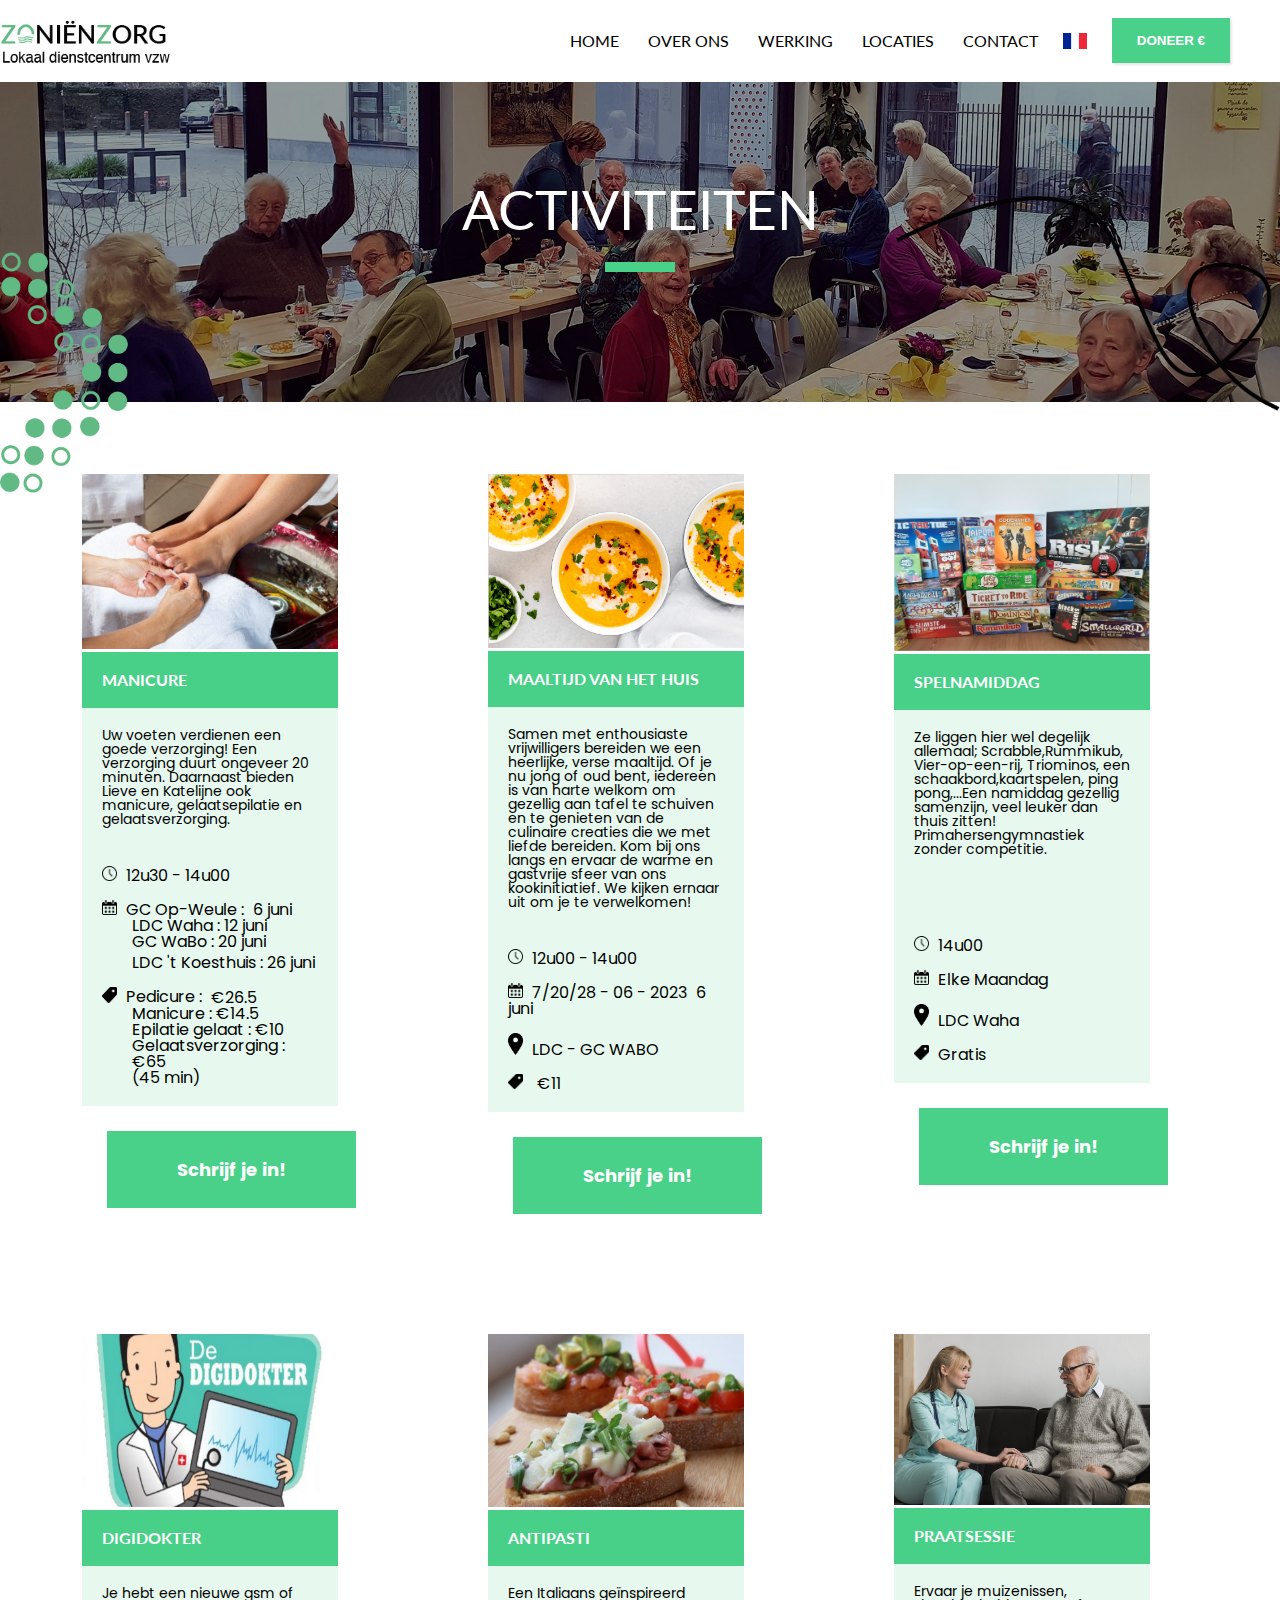
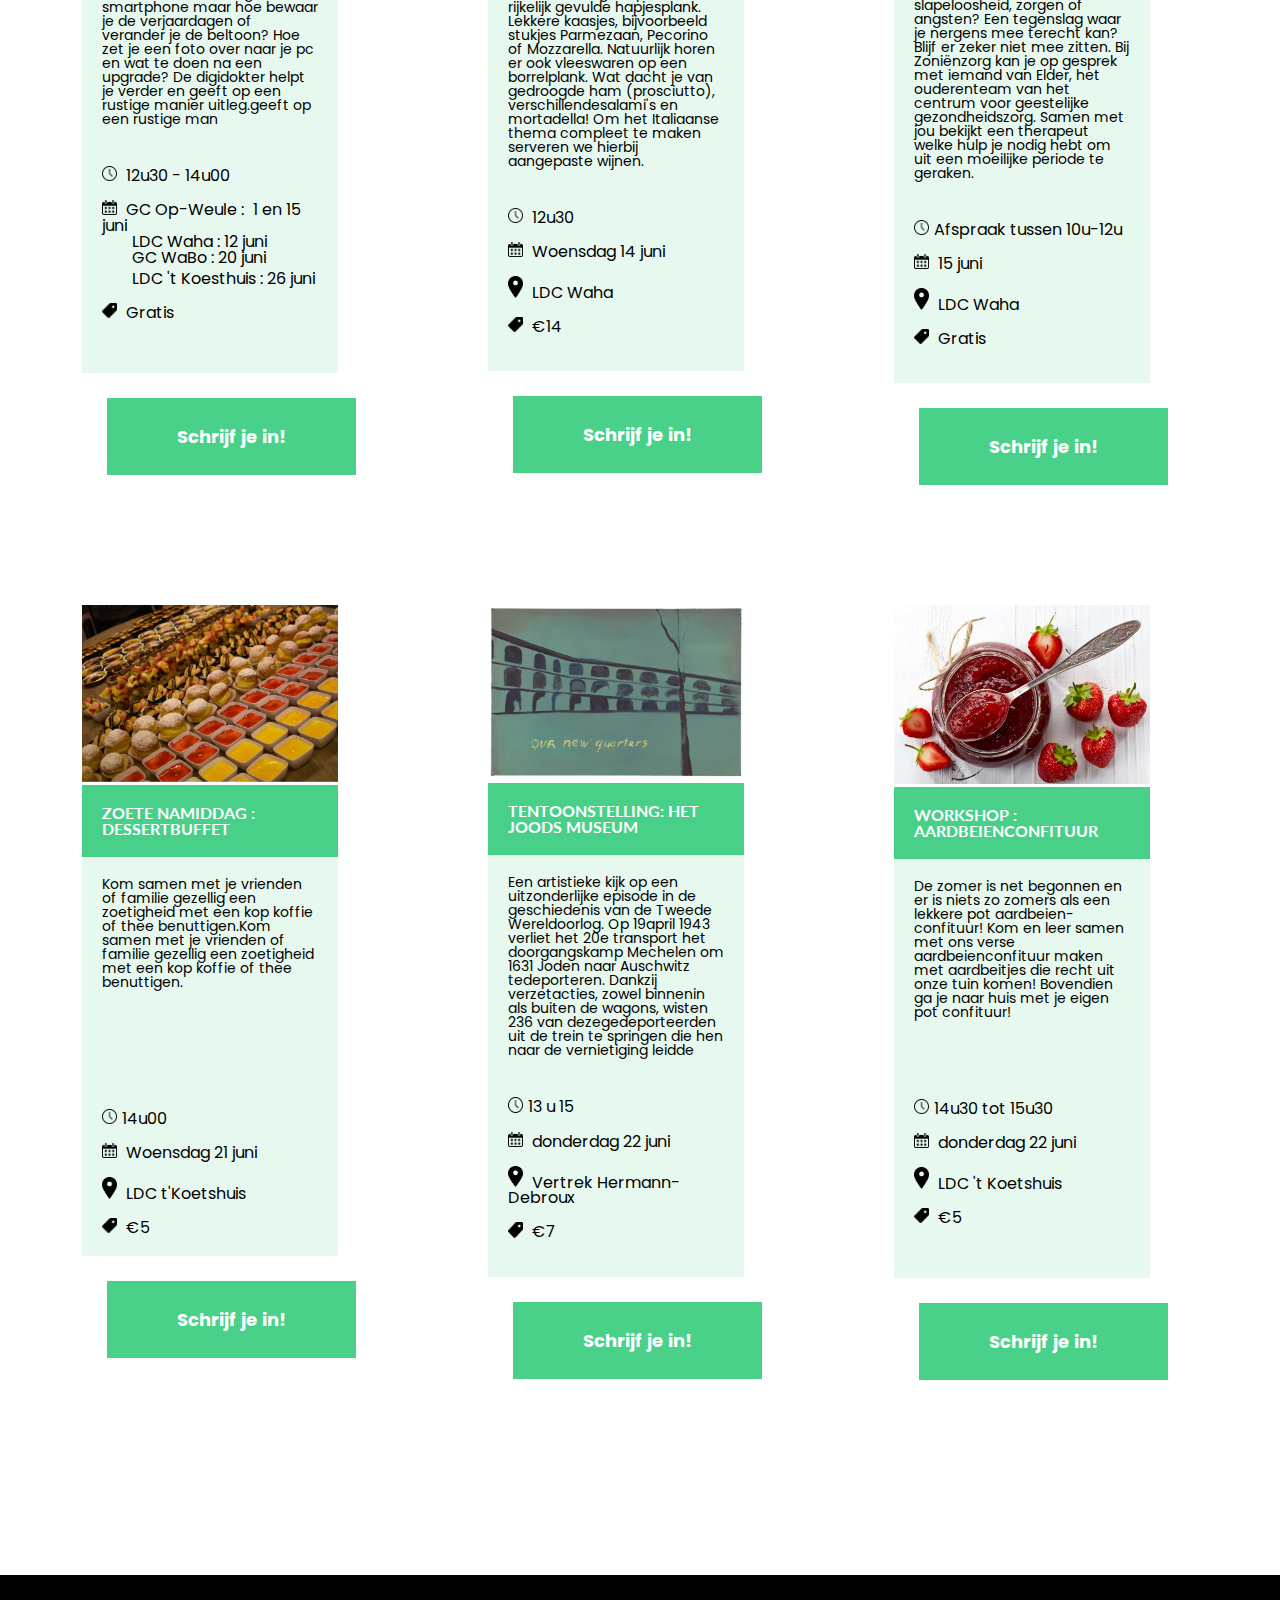
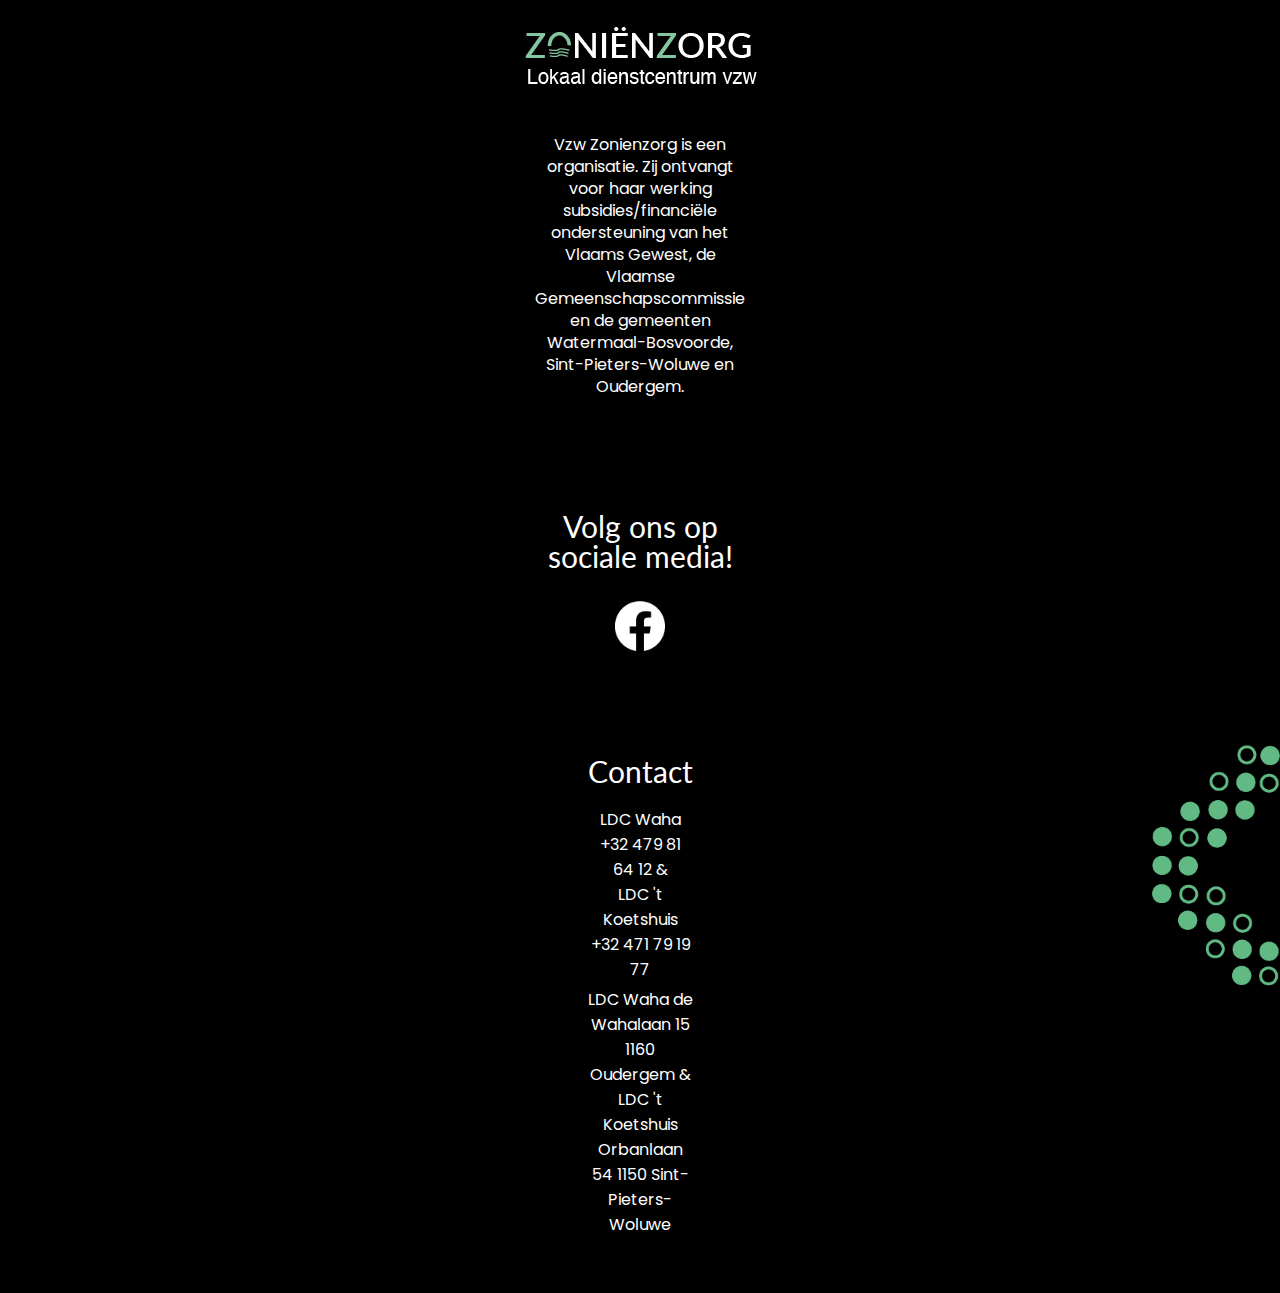
==== full-projects-2-23-ZONIENZORG03-main/activiteiten.html @ a0a6f887 "Repository Reset" ====
<!DOCTYPE html>
<html lang="en">
<head>
  <meta charset="UTF-8">
  <meta http-equiv="X-UA-Compatible" content="IE=edge">
  <meta name="viewport" content="width=device-width, initial-scale=1.0">
  <title>Zoniënzorg | Activiteiten</title>
  
  <link rel="stylesheet" href="css/reset.css">
  <link rel="stylesheet" href="css/style.css"><link rel="stylesheet" href="css/berkayStyle.css">
  <link rel="icon" type="image/x-icon" href="./images/elementen/iconn.svg" />
 
</head>
<body>
  <div class="wrapper">
    <!---------------- Navigation ---------------->
    <header>
      <div class="container" id="fullScreen">
        <div class="navbar">
        </div ><a href="index.html"><img class="logoone" src="./images/elementen/logo.png" alt="Logo" /></a>
        <nav>
          <ul>
          <li><a class="home" href="index.html">HOME</a></li>
          <li>
            <a href="missie.html">OVER ONS</a>
          </li>
          <li class="dropdown">
            <a href="#">WERKING</a>
            <div class="dropdown-content">
            <a href="activiteiten.html">Activiteiten</a>
            <a href="diensten.html">Diensten</a>
            <a href="vrijwilligerswerk.html">Vrijwilligerswerk</a>
            <a href="kalender.html">Kalender</a>
            </div>
          </li>
          <li class="dropdown">
            <a href="#">LOCATIES</a>
            <div class="dropdown-content">
            <a href="hofvanorban.html">Hof van Orban</a>
            <a href="nonna.html">Nonna</a>
            <a href="zaalverhuur.html">Zaalverhuur</a>
            </div>
          </li>
          <li>
            <a href="contact.html">CONTACT</a>
          </li>
          </ul>
        </nav>
        <img class="language" src="./images/elementen/Flag_of_France.svg.webp" alt="Franse vlag" />
        <a href="donatie.html"><button class="button">DONEER €</button></a>
        </div>
      <div ><a href="index.html"><img class="logotwo" id="logotwo" src="./images/elementen/logo.png" alt="Logo"/></a></div>
      <div class="hamburger-menu" id="mobile">
        <input id="menu__toggle" type="checkbox" />
        <label class="menu__btn" for="menu__toggle">
        <span></span>
        </label>
      
        <ul class="menu__box">
        <li><a class="menu__item" href="index.html">Home</a></li>
        <li><a class="menu__item" href="missie.html">Missie & Visie</a></li>
        <li><a class="menu__item" href="activiteiten.html">Activiteiten</a></li>
        <li><a class="menu__item" href="donatie.html">Donaties</a></li>
        <li><a class="menu__item" href="contact.html">Contact</a></li>
        <img src="./images/elementen/Flag_of_France.svg.webp" alt="" width="50px">
        <a href="donatie.html"><li><button class="button" style="margin-top: 10px; margin-left: -10px; ">DONEER €</button></li></a>
        </ul>
      </div>
      </header>
      </div>
  <section>
    <div class="headerpic">
      <h1>Activiteiten</h1>
      <div class="overlay"></div>
    </div>
    <div class="bolletjes"><img src="images/elementen/bolletjes_links.png"></div>
    <div class="lijn"><img src="images/elementen/lijn1.png"></div>
  </section>
  <section class="article-grid">
    <article class="card">
      <img src="images/manicure.png" alt="Manicure">
      <h2 class="card-title">Manicure</h2>
      <p class="card-text">Uw voeten verdienen een goede verzorging! 
        Een verzorging duurt ongeveer 20 minuten. Daarnaast bieden Lieve en Katelijne ook manicure, 
        gelaatsepilatie en gelaatsverzorging.</p>
        <div class="icon-card">
            <div class="icon">
              <img src="images/elementen/clock.png" alt=""> 12u30 - 14u00
            </div>
            <br>
            <div class="event">
              <img src="images/kalender.png" alt=""> GC Op-Weule :
              <span>6 juni</span>
            </div>
            <div class="event2">
              LDC Waha :
              <span>12 juni</span>
            </div>
            <div class="event2">
                GC WaBo :
                <span>20 juni</span>
              </div>
              <div class="event2special">
                LDC 't Koesthuis :
                <span>26 juni</span>
              </div>   
              <br>
              <div class="price">
                <img src="images/price-tag.png" alt=""> Pedicure :
                <span>€26.5</span>
              </div>
              <div class="price2">
                Manicure :
                <span>€14.5</span>
              </div>
              <div class="price2">
                Epilatie gelaat :
                  <span> €10</span>
                </div>
                <div class="price2">
                Gelaatsverzorging :
                  <span>€65 <br>(45 min)</span>
                </div>    
            </div>
          </div>
          <button class="card-button" onclick="window.location.href='inschrijvingsformulier.html'">
            <span>Schrijf je in!</span>
          </button>
    </article>

    <article class="card">
      <img src="images/maaltijd.png" alt="Maaltijd">
      <h2 class="card-title">Maaltijd van het huis</h2>
      <p class="card-text">Samen met enthousiaste vrijwilligers bereiden we een heerlijke, 
        verse maaltijd. Of je nu jong of oud bent, iedereen is van harte welkom om gezellig
        aan tafel te schuiven en te genieten van de culinaire creaties die we met liefde bereiden. Kom bij ons langs en ervaar 
        de warme en gastvrije sfeer van ons kookinitiatief. We kijken ernaar uit om je te verwelkomen!</p>
      
        <div class="icon-card">
            <div class="icon">
              <img src="images/elementen/clock.png" alt=""> 12u00 - 14u00
            </div>
            <br>
            <div class="event">
              <img src="images/kalender.png" alt=""> 7/20/28 - 06 - 2023
              <span>6 juni</span>
            </div>
            <br>
            <br>
            <div class="location">
              <img src="images/elementen/location.png"> LDC - GC WABO
            </div>
            <br>
              <div class="price">
                <img src="images/price-tag.png" alt="">
                <span>€11</span>
              </div>
            </div>
          </div>
          <button class="card-button" onclick="window.location.href='inschrijvingsformulier.html'">
            <span>Schrijf je in!</span>
          </button>
          

          
        </article>


    <article class="card">
      <img src="images/spelnamiddag.png" alt="Spelnamiddag">
      <h2 class="card-title">SPELNAMIDDAG</h2>
      <p class="card-text">Ze liggen hier wel degelijk allemaal; 
        Scrabble,Rummikub, Vier-op-een-rij, 
        Triominos, een schaakbord,kaartspelen, 
        ping pong,...Een namiddag gezellig 
        samenzijn, veel leuker dan thuis zitten!
        Primahersengymnastiek zonder 
        competitie.</p>
      <p class="card-text"></p>
        <div class="icon-card">
            <div class="icon">
              <img src="images/elementen/clock.png" alt=""> 14u00
            </div>
            <br>
            <div class="event">
              <img src="images/kalender.png" alt=""> Elke Maandag
            </div>
            <br>
            <br>
            <div class="location">
              <img src="images/elementen/location.png"> LDC Waha
            </div>
            <br>
              <div class="price">
                <img src="images/price-tag.png" alt=""> Gratis
              </div>   
            </div>
          </div>
          <button class="card-button" onclick="window.location.href='inschrijvingsformulier.html'">
            <span>Schrijf je in!</span>
          </button>
        </article>

    <!-- Nieuwe kaarten -->
    <article class="card">
      <img src="images/digidokter.png" alt="Digidokter">
      <h2 class="card-title">Digidokter</h2>
      <p class="card-text">Je hebt een nieuwe gsm of smartphone
        maar hoe bewaar je de verjaardagen of 
        verander je de beltoon? Hoe zet je een foto
        over naar je pc en wat te doen na een 
        upgrade? De digidokter helpt je verder en
        geeft op een rustige manier uitleg.geeft op een rustige man</p>
        
        <div class="icon-card">
            <div class="icon">
              <img src="images/elementen/clock.png" alt=""> 12u30 - 14u00
            </div>
            <br>
            <div class="event">
              <img src="images/kalender.png" alt=""> GC Op-Weule :
              <span>1 en 15 juni</span>
            </div>
            <div class="event2">
              LDC Waha :
              <span>12 juni</span>
            </div>
            <div class="event2">
                GC WaBo :
                <span>20 juni</span>
              </div>
              <div class="event2special">
                LDC 't Koesthuis :
                <span>26 juni</span>
              </div>   
              <br>
              <div class="price">
                <img src="images/price-tag.png" alt=""> Gratis
              </div> 
              <br>
              <br>
              <br>
              
            </div>
          </div>
          <button class="card-button" onclick="window.location.href='inschrijvingsformulier.html'">
            <span>Schrijf je in!</span>
          </button>
    </article>

    <article class="card">
      <img src="images/antipasti.png" alt="Antipasti">
      <h2 class="card-title"> ANTIPASTI </h2>
      <p class="card-text">Een Italiaans geïnspireerd rijkelijk gevulde
        hapjesplank. Lekkere kaasjes, bijvoorbeeld 
        stukjes Parmezaan, Pecorino of Mozzarella.
        Natuurlijk horen er ook vleeswaren op een
        borrelplank. Wat dacht je van gedroogde 
        ham (prosciutto), verschillendesalami's en 
        mortadella! Om het Italiaanse thema 
        compleet te maken serveren we hierbij 
        aangepaste wijnen.</p>
        <div class="icon-card">
            <div class="icon">
              <img src="images/elementen/clock.png" alt=""> 12u30
            </div>
            <br>
            <div class="event">
              <img src="images/kalender.png" alt=""> Woensdag 14 juni
            </div>
            <br>
            <br>
            <div class="location">
              <img src="images/elementen/location.png"> LDC Waha
            </div>
            <br>
              <div class="price">
                <img src="images/price-tag.png" alt=""> €14
              </div>   
              <br>
              <br>
            </div>
          </div>
          
          <button class="card-button" onclick="window.location.href='inschrijvingsformulier.html'">
            <span>Schrijf je in!</span>
          </button>
    </article>

    
    <article class="card">
      <img src="images/praatsessie.png" alt="Praatsessie">
      <h2 class="card-title"> PRAATSESSIE</h2>
      <p class="card-text">Ervaar je muizenissen, slapeloosheid, zorgen 
        of angsten? Een tegenslag waar je nergens 
        mee terecht kan? Blijf er zeker niet mee 
        zitten. Bij Zoniënzorg kan je op gesprek met
        iemand van Elder, het ouderenteam van het
        centrum voor geestelijke gezondheidszorg.
        Samen met jou bekijkt een therapeut welke
        hulp je nodig hebt om uit een moeilijke 
        periode te geraken.</p>
        <div class="icon-card">
            <div class="icon">
              <img src="images/elementen/clock.png" alt="">Afspraak tussen 10u-12u
            </div>
            <br>
            <div class="event">
              <img src="images/kalender.png" alt=""> 15 juni
            </div>
            <br>
            <br>
            <div class="location">
              <img src="images/elementen/location.png"> LDC Waha
            </div>
            <br>
              <div class="price">
                <img src="images/price-tag.png" alt=""> Gratis
              </div>   
              <br>
            <br>
            </div>
          </div>
          <button class="card-button" onclick="window.location.href='inschrijvingsformulier.html'">
            <span>Schrijf je in!</span>
          </button>
    </article>

    <article class="card">
      <img src="images/dessertbuffet.png" alt="dessertbuffet">
      <h2 class="card-title"> ZOETE NAMIDDAG : 
        DESSERTBUFFET </h2>
      <p class="card-text">Kom samen met je vrienden of familie
        gezellig een zoetigheid met een kop koffie
        of thee benuttigen.Kom samen met je vrienden of familie
        gezellig een zoetigheid met een kop koffie
        of thee benuttigen.</p>
        <p class="card-text"></p>
        <p class="card-text"></p>
        <div class="icon-card">
            <div class="icon">
              <img src="images/elementen/clock.png" alt="">14u00
            </div>
            <br>
            <div class="event">
              <img src="images/kalender.png" alt=""> Woensdag 21 juni
            </div>
            <br>
            <br>
            <div class="location">
              <img src="images/elementen/location.png"> LDC t'Koetshuis
            </div>
            <br>
              <div class="price">
                <img src="images/price-tag.png" alt=""> €5
              </div>   
            </div>
          </div>
          <button class="card-button" onclick="window.location.href='inschrijvingsformulier.html'">
            <span>Schrijf je in!</span>
          </button>
    </article>
    <article class="card">
      <img src="images/joden.png" alt="Tentoonstelling">
      <h2 class="card-title"> Tentoonstelling: het Joods Museum</h2>
      <p class="card-text">Een artistieke kijk op een uitzonderlijke episode in de geschiedenis van 
        de Tweede Wereldoorlog. Op 19april 1943 verliet het 20e transport het doorgangskamp Mechelen 
        om 1631 Joden naar Auschwitz tedeporteren. Dankzij verzetacties, zowel binnenin als buiten de 
        wagons, wisten 236 van dezegedeporteerden uit de trein te springen die hen naar de vernietiging
         leidde</p>
        <div class="icon-card">
            <div class="icon">
              <img src="images/elementen/clock.png" alt="">13 u 15
            </div>
            <br>
            <div class="event">
              <img src="images/kalender.png" alt=""> donderdag 22 juni
            </div>
            <br>
            <br>
            <div class="location">
              <img src="images/elementen/location.png"> Vertrek Hermann-Debroux
            </div>
            <br> 
              <div class="price">
                <img src="images/price-tag.png" alt=""> €7
              </div>  
              <br>
              <br> 
            </div>
          </div>
          <button class="card-button" onclick="window.location.href='inschrijvingsformulier.html'">
            <span>Schrijf je in!</span>
          </button>
    </article>

    <article class="card">
      <img src="images/aardbei.png" alt="workshop">
      <h2 class="card-title"> WORKSHOP : 
        AARDBEIENCONFITUUR</h2>
      <p class="card-text">De zomer is net begonnen en er is niets zo
        zomers als een lekkere pot aardbeien-
        confituur! Kom en leer samen met ons 
        verse aardbeienconfituur maken met
        aardbeitjes die recht uit onze tuin komen! 
        Bovendien ga je naar huis met je eigen pot
        confituur!</p>
        <p class="card-text"></p>
        <div class="icon-card">
            <div class="icon">
              <img src="images/elementen/clock.png" alt="">14u30 tot 15u30
            </div>
            <br>
            <div class="event">
              <img src="images/kalender.png" alt=""> donderdag 22 juni
            </div>
            <br>
            <br>
            <div class="location">
              <img src="images/elementen/location.png"> LDC 't Koetshuis
            </div>
            <br>
              <div class="price">
                <img src="images/price-tag.png" alt=""> €5
              </div>   
              <br>
              <br>
              <br>
            </div>
          </div>
      <button class="card-button" onclick="window.location.href='inschrijvingsformulier.html'">
            <span>Schrijf je in!</span>
          </button>
    </article>
  </section>
  
  <!--start footer-->
  <div class="bolletjes1"><img src="./images/elementen/bolletjes_rechts.png"></div>
  <footer>
    <div class="footerInnerWrapper">
      <img class="logofooter" src="./images/elementen/footer-logo.png" />

      <p class="tekst-footer">
      Vzw Zonienzorg is een organisatie. Zij ontvangt voor haar werking
      subsidies/financiële ondersteuning van het Vlaams Gewest, de Vlaamse
      Gemeenschapscommissie en de gemeenten Watermaal-Bosvoorde,
      Sint-Pieters-Woluwe en Oudergem.
      </p>
    </div>

    <div class="footerInnerWrapper" id="middenFooter">
      <h3>Volg ons op<br> sociale media!</h3>

      <a href="https://www.facebook.com/ZonienzorgVzw/"><img class="facebook"  src="./images/elementen/facebook.png" /></a>
    </div>

    <div class="footerInnerWrapper">
      <h2>Contact</h2>

      <div class="iconWrapper">
      <img src="./images/telefoon.png" alt="" />

      <p class="footext">
        LDC Waha +32 479 81 64 12 &<br />
        LDC 't Koetshuis +32 471 79 19 77
      </p>
      </div>

      <div class="iconWrapper">
      <img src="./images/locatie.png" alt="" id="location" />

      <p class="footext">
        LDC Waha de Wahalaan 15 1160 Oudergem & LDC 't Koetshuis Orbanlaan
        54 1150 Sint-Pieters- Woluwe
      </p>
      </div>
    </div>
    </footer>
</body>
</html>
---- full-projects-2-23-ZONIENZORG03-main/css/style.css ----
@import url("https://fonts.googleapis.com/css2?family=Poppins:wght@400;600;700&display=swap");
@import url("https://fonts.googleapis.com/css2?family=Lato:wght@700&display=swap");



:root {
  --title: 'Lato', sans-serif;
  --text: 'Poppins', sans-serif;
  --hard-green: #49d189;
  --light-green: #f9f9f9;
}



/* Header */

.navbar {
  font-family: "Poppins", sans-serif;
  display: flex;
  align-items: center;
  padding: 5px;
}



.logoone {
margin-top: 10px;
position: relative;
left: -60px;
width: 170px;
}

.language {
  width: 1.5rem;
  height: 1rem;
  cursor: pointer;
}

nav {
  flex: 1;
  text-align: right;
}

nav ul {
  display: inline-block;
  list-style-type: none;
}

nav ul li {
  display: inline-block;
  margin-right: 25px;
}

a {
  text-decoration: none;
  color: #000000;
}

.container {
  max-width: 1300px;
  margin: auto;
  padding-left: 25px;
  padding-right: 25px;

}



.button{
margin-left: 25px;
cursor: pointer;
color: white;
background-color: var(--hard-green);
border: none;
padding: 15px 25px;
font-weight: 700;
box-shadow: 2px 2px 2px rgb(231, 231, 231);
}
.button-1 {
  margin-left: 25px;
  cursor: pointer;
  color: white;
  background-color: var(--hard-green);
  border: none;
  padding: 15px 25px;
  font-weight: 700;
  box-shadow: 2px 2px 2px rgb(231, 231, 231);
}

.button-1:hover {
  background-color: var(--hard-green);
}

/* Dropdown menu */
.dropdown-content {
  display: none;
  position: absolute;
  background-color: var(--light-green);
  min-width: 160px;
  box-shadow: 0px 8px 16px 0px rgba(0,0,0,0.2);
  z-index: 5;
}

.dropdown-content a {
  color: black;
  padding: 12px 16px;
  text-decoration: none;
  display: block;
  text-align: left;
  margin-top: 5px;
}

.dropdown:hover .dropdown-content {
  display: block;
}

#fullScreen {
display: flex;
flex-direction: row;
align-items: center;
padding: 10px;
font-family: var(--title);
}

#mobile {
display: none;
}

.wrapper {
max-width: 1200px;
margin: 0 auto;
}
@media (max-width: 768px) {

#fullScreen {
  display: none;
}

#mobile {
  display: flex;
}

#menu__toggle {
  opacity: 0;
}

#menu__toggle:checked~.menu__btn>span {
  transform: rotate(45deg);
}

#menu__toggle:checked~.menu__btn>span::before {
  top: 0;
  transform: rotate(0);
}

#menu__toggle:checked~.menu__btn>span::after {
  top: 0;
  transform: rotate(90deg);
}

#menu__toggle:checked~.menu__box {
  visibility: visible;
  left: 0;
  width: 100%;
  display: flex;
  flex-direction: column;
  align-items: center;
  z-index: 50;

}
#menu__toggle:checked~.menu__box li:nth-child(1) {
  margin-top:67px;
}
.logotwo {
  margin-top: 20px;
  margin-bottom: -10px;
  margin-left: 10px;
  width: 120px;
}

.menu__btn {
  display: flex;
  align-items: center;
  position: fixed;
  top: 20px;
  right: 20px;

  width: 26px;
  height: 26px;

  cursor: pointer;
  z-index: 100;
}

.menu__btn>span,
.menu__btn>span::before,
.menu__btn>span::after {
  display: block;
  position: absolute;
  float: right;
  width: 100%;
  height: 2px;

  background-color: #616161;

  transition-duration: .25s;
}

.menu__btn>span::before {
  content: '';
  top: -8px;
}

.menu__btn>span::after {
  content: '';
  top: 8px;
}

.menu__box {
  display: block;
  position: fixed;
  visibility: hidden;
  top: 0;
  right: -100%;

  width: 300px;
  height: 100%;

  margin: 0;
  padding: 80px 0;

  list-style: none;

  background-color: gray;
  box-shadow: 1px 0px 6px rgba(0, 0, 0, .2);

  transition-duration: .25s;
}
.menu__box a {
color: white;
}

.menu__item {
  display: block;
  padding: 12px 24px;

  color: #333;

  font-family: 'Roboto', sans-serif;
  font-size: 20px;
  font-weight: 600;

  text-decoration: none;

  transition-duration: .25s;
}

.menu__item:hover {
  background-color: #CFD8DC;
}

.wrapper {
  max-width: 1200px;
  margin: 0 auto;
}
}  



@media screen and (min-width:768px) {
.logotwo{
  display: block;
}

}
@media (min-width:1024px) {
  .logotwo {
    display: none ;
  }
  
}
---- full-projects-2-23-ZONIENZORG03-main/css/berkayStyle.css ----
body {
    font-family: 'Poppins', sans-serif;
  }
  

  /* Activiteitpagina titel */
  .headerpic {
    position: relative;
    background-image: url(../images/activiteiten.jpg);
    background-repeat: no-repeat;
    background-size: cover;
    background-position: center;
    overflow: hidden;
    height: 320px;
  }
  
  .headerpic .overlay {
    position: absolute;
    top: 0;
    left: 0;
    right: 0;
    bottom: 0;
    background-color: rgba(0, 0, 0, 0.4); /* Pas de transparantie aan indien nodig */
    z-index: 1;
  }
  
  .headerpic h1 {
    font-family: 'Lato', sans-serif;
    text-transform: uppercase;
    color: #ffffff;
    text-align: center;
    padding-top: 100px;
    font-size: 55px;
    position: relative;
    z-index: 2;
    font-weight: light;
  }
  
  .headerpic h1::after {
    content: "";
    position: absolute;
    bottom: -35px;
    left: 50%;
    transform: translateX(-50%);
    width: 70px;
    height: 10px;
    background-color: #49D189;
    font-weight: light;
  }
  
  .bolletjes img {
    color: #ffffff;
    text-align: center;
    width: 10%;
    bottom: 150px;
    position: relative;
    z-index: 2;
  }
  
  .lijn {
    position: relative;
    top: -450px;
    right: 0;
    width: 100%;
    text-align: right;
    z-index: 2;
  }
  
  .lijn img {
    width: 30%;
    z-index: 5;
  }
  
  /* Activiteit 1  */
  .article-grid {
    display: flex;
    flex-wrap: wrap;
    justify-content: right;
    margin-bottom: -315px;
  }
  
  
  .card {
    width: 20%;
    padding: 10px;
    margin: -400px 120px 20px 10px;
    min-height: 100px;
    margin-bottom: 100px;
    
    
  }
  .card:first-child {
    margin-left: 20px; /* Voeg een linkermarge toe aan de eerste kaart */
  }
  

  .card img {
    width: 100%;
    height: auto;
    object-fit: cover;
    background-color: transparent;
  }
  
  .card-title {
    font-weight: bold;
    font-family: 'Lato', sans-serif;
    text-transform: uppercase;
    color: #ffffff;
    background-color: #48D088;
    padding-top: 30px;
    padding: 20px 20px;
    
  }
  
  .card-title h2 {
    font-size: 18px;
   
  }
  
  .card-text {
    background-color: #E7F9EF;
    font-family: 'Poppins', sans-serif;
    font-size: 14px;
    padding: 20px 20px;
    line-height: 1;
  }
  
  .card-button {
    margin-top: 25px;
    margin-bottom: 400px;
    margin-left: 25px;
    background-color: #49D189;
    color: #ffffff;
    padding: 25px 70px;
    border: none;
    cursor: pointer;
    font-family: 'Poppins', sans-serif;
    font-weight: bold;
    font-size: 18px;
    display: inline;
    white-space: nowrap;
  }
  
  .icon-card {
    background-color: #E7F9EF;
    padding: 20px;
    font-family: 'Poppins', sans-serif;
    
  }
  
  .icon-card .icon img {
    width: 7%;
    margin-right: 5px;
  }

  .icon-card .location img {
    width: 7%;
    margin-right: 5px;
  }

  
  .icon-card .event {
    display: inline-block;
  vertical-align: middle;
    
  }
  
  .icon-card .event img {
    margin-right: 5px;
    width: 7%;
  }
  
  .icon-card .event3special img {
    margin-right: 5px;
    width: 7%;
  }
  
  .icon-card .event3special span {
    margin-left: 5px;
  }
  
  .icon-card .event span {
    margin-left: 5px;
  }
  
  .icon-card .event2{
    margin-left: 30px;
  }

  .icon-card .event2special{
    margin-left: 30px;
    margin-top: 5px;
  }
  

  .icon-card .price {
    display: inline-block;
  vertical-align: middle;
    
  }
  
  .icon-card .price img {
    margin-right: 5px;
    width: 7%;
  }
  
  .icon-card .price span {
    margin-left: 5px;
  }
  
  .icon-card .price2{
    margin-left: 30px;
  }


  .bolletjes1 img {
    position: absolute;
    width: 10%;
    top: 441%;
    transform: translate(900%, -10%);
    z-index: 12;
  }
/* Responsive Styles */
@media only screen and (max-width: 320px) {
  .article-grid {
    justify-content: center; /* Center the cards */
    margin-bottom: 0;
  }

  .card {
    margin-right: -500px;
    width: 10%;
    margin: 10px;
  }
  .lijn img{
    display: none;
  }
}

@media only screen and (max-width: 480px) {
  /* Adjustments for screens smaller than 480px */
  .card {
    width: 90%;
  }

  .card:first-child {
    margin-left: 0; /* Remove the left margin for the first card */
  }
}
 

footer {
	position: relative;
	z-index: 2;
	height: 20%;
text-align: center;
	display: flex;
	flex-direction: column;
	justify-content: space-between;
	align-items: center;
	background-color: #000;

	}

	.footerInnerWrapper {
	flex: 1;
	width: min-content;
	display: flex;
	flex-direction: column;
	align-items: start;
	color: white;
	padding: 4% 5%;

	}

	.footerInnerWrapper h4 {
	font-weight: 400;
	margin-top: -5%;
	}

	.footerInnerWrapper h3 {
	font-weight: 400;
	font-size: 30px;
	margin-bottom: 15%;
	text-align: center;
	font-family: "Lato", sans-serif;
	line-height: 30px;
	width: 200px;
	}

	.footerInnerWrapper h2 {
	font-weight: 400;
	margin-bottom: 1%;
	font-size: 30px;
	font-family: "Lato", sans-serif;
	padding-bottom: 20px;

	}

	#middenFooter {
	align-items: center; }

	.facebook {
	  width: 50px;
	}

	.iconWrapper {
	  display: flex;
	  flex-direction: row;
	  align-items: start;
	  }
	  .iconWrapper img {
	  padding-top: 2%;
	  margin-right: 5%;
	  width: 8%;
	  display: none;
	  }

	  #location {
	  padding-top: 1%;
	  width: 4%;
	  }

	  .logofooter {
	  padding-bottom: 30px;
	  }

	  .tekst-footer {
	  font-family: "Poppins", sans-serif;
	  line-height: 22px;
	  padding: 10px;

	  }

	  .footext {
	  font-family: "Poppins", sans-serif;
	  line-height: 22px;
	  line-height: 25px;
	  padding-bottom: 5px;
	  }
@media (min-width: 1300px){

  footer {
		position: relative;
		z-index: 2;
		height: 20%;
	  text-align: left;
		display: flex;
		flex-direction: row;
		justify-content: space-between;
		align-items: center;
		background-color: #000;
  	margin-top: -50px;
		}


  
}
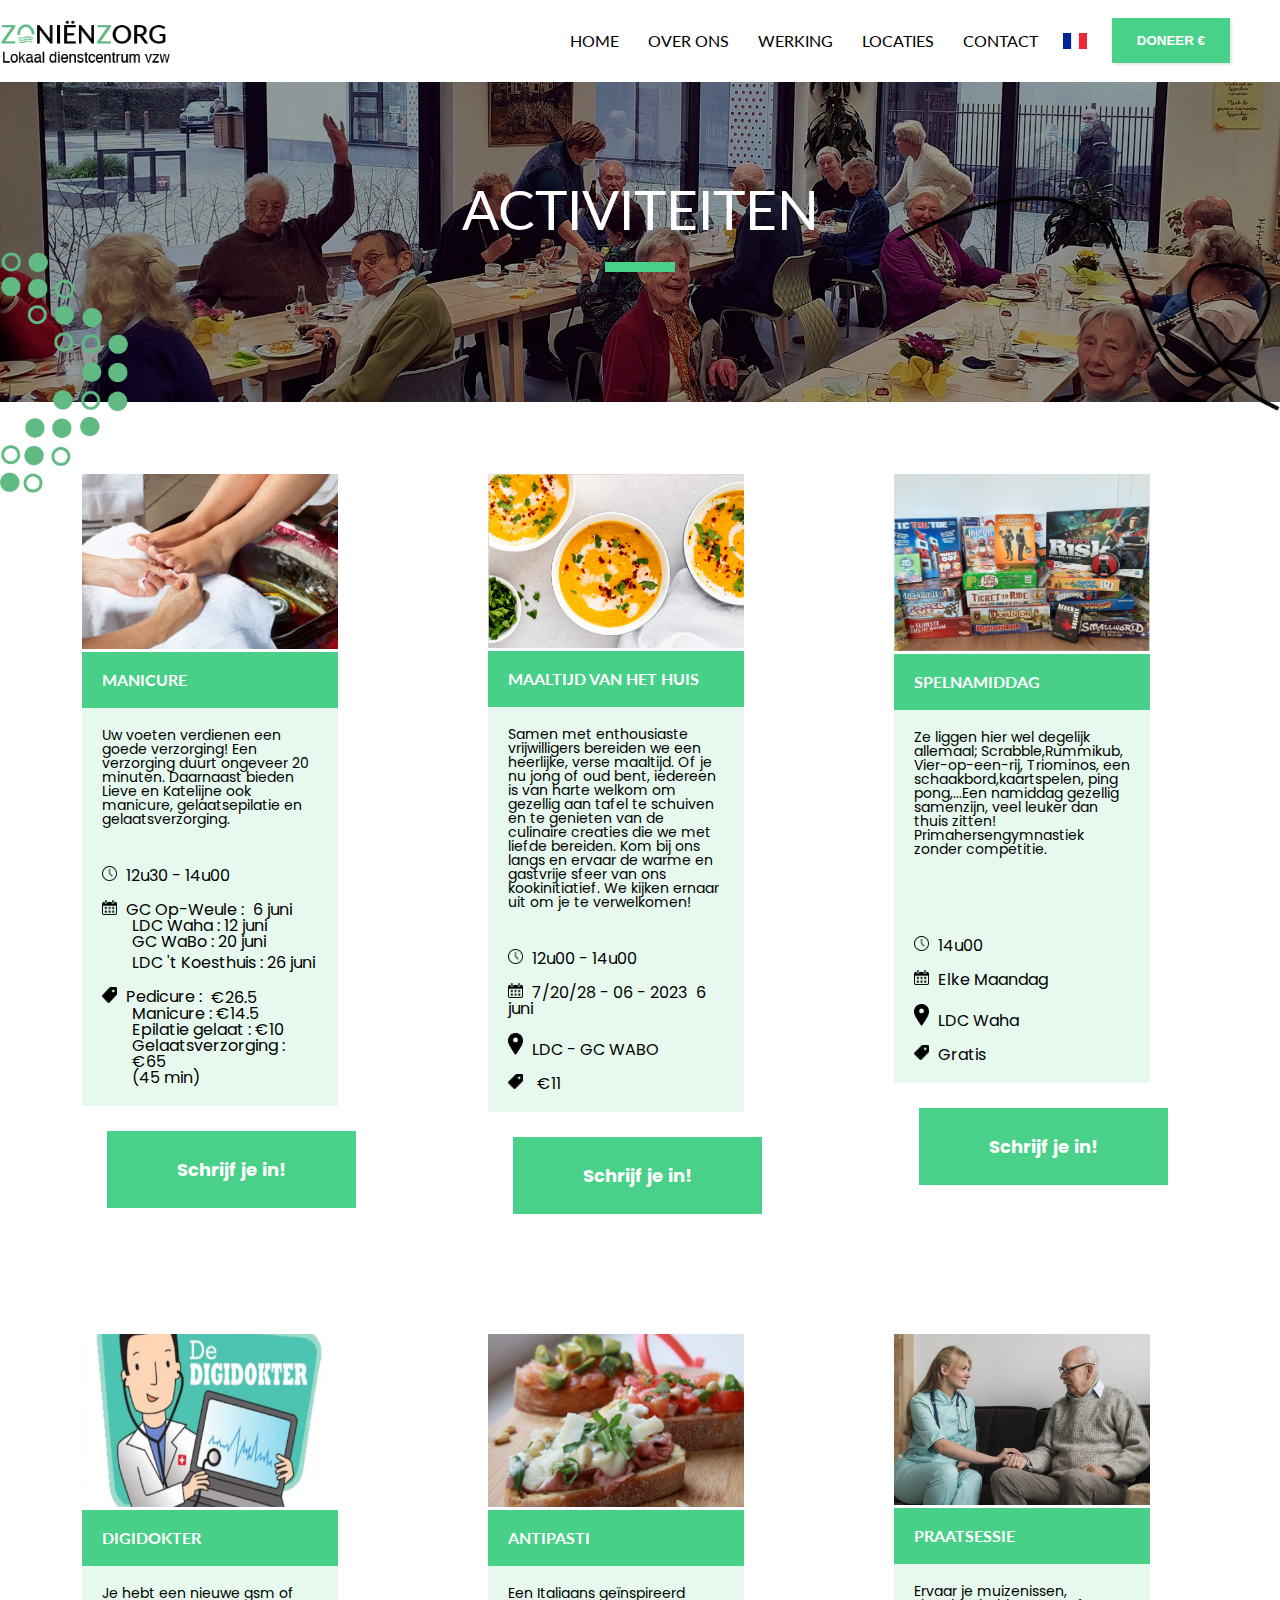
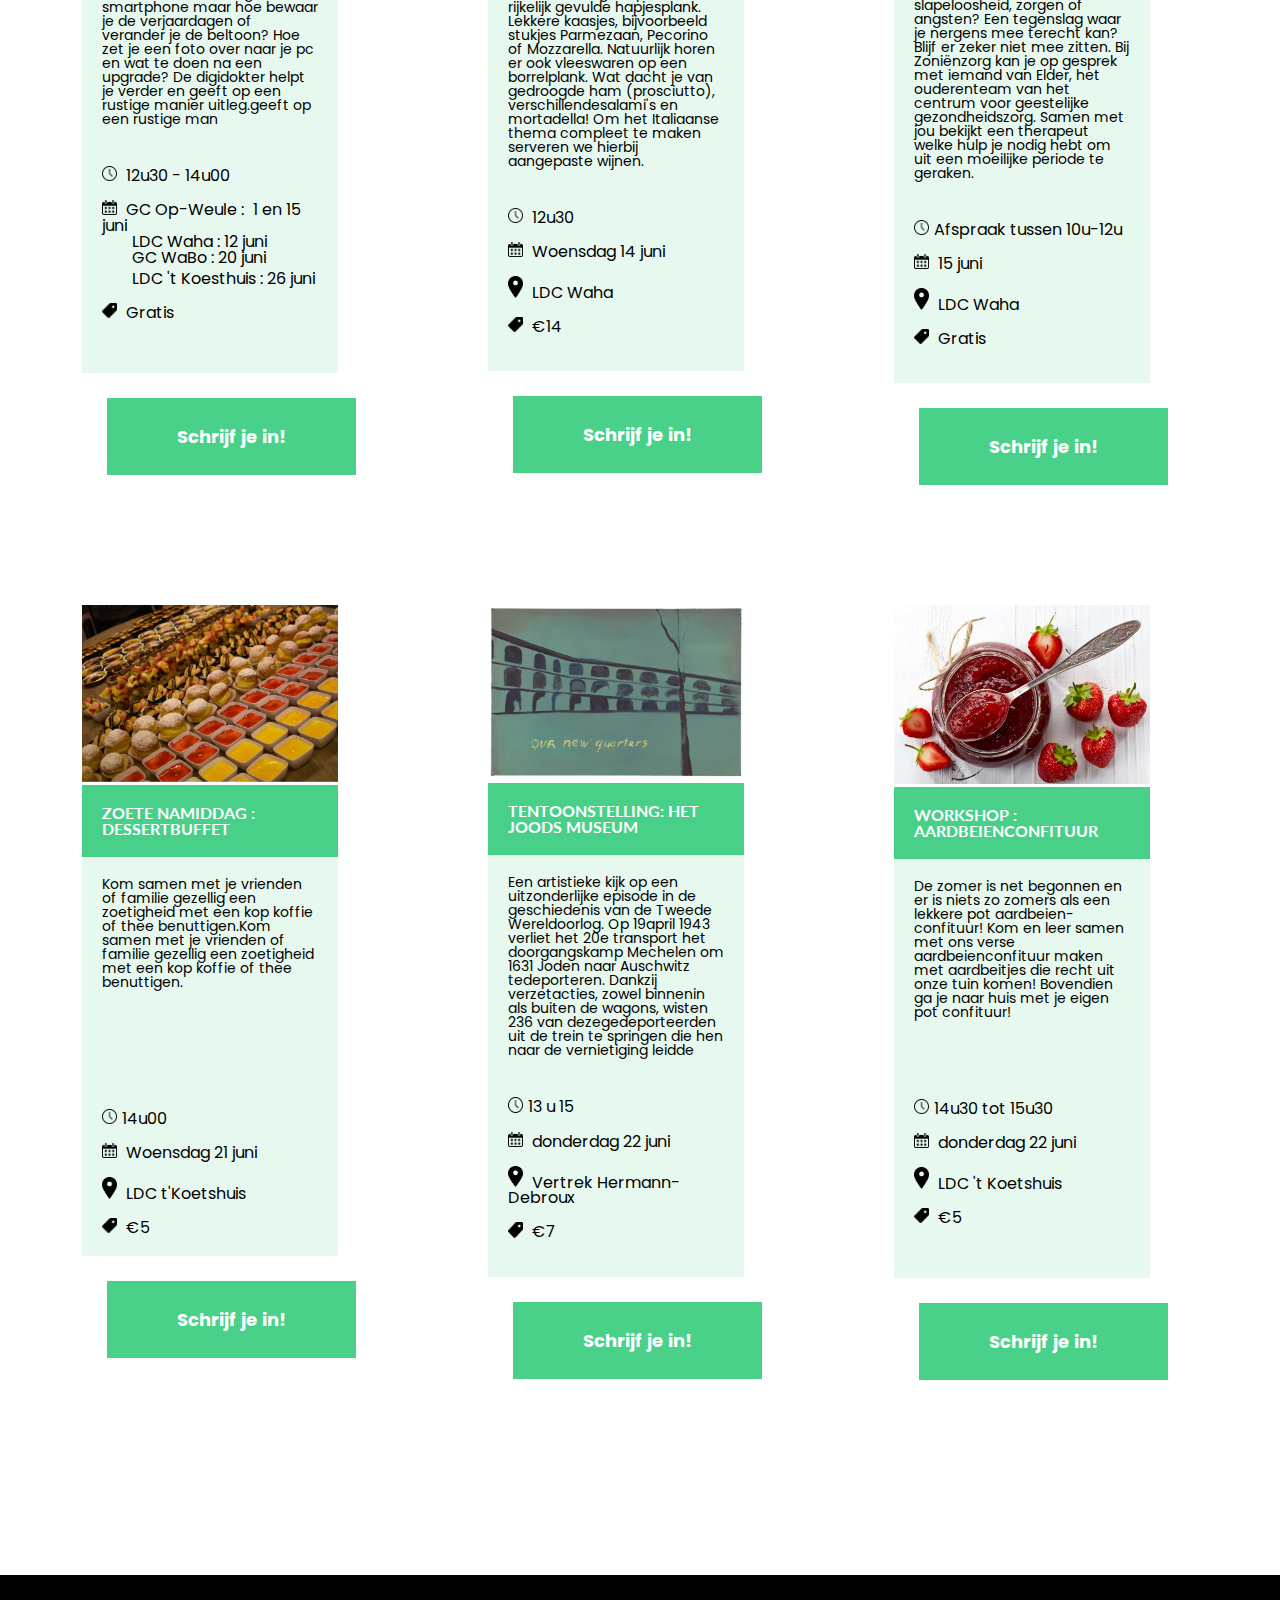
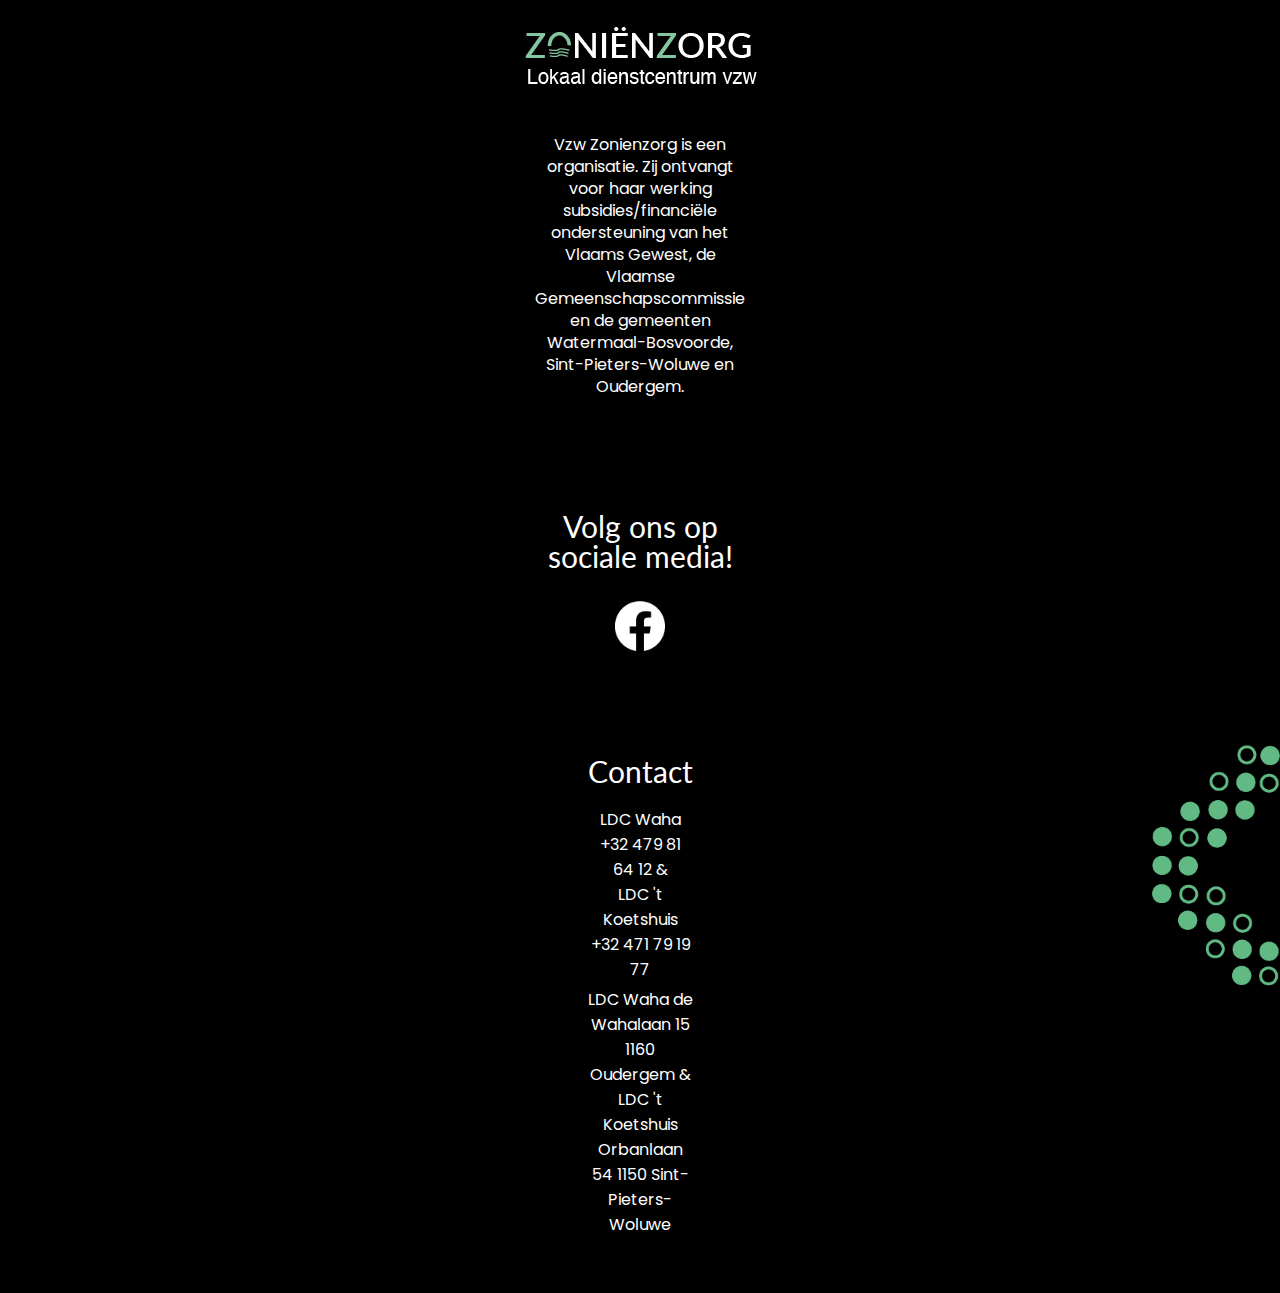
==== commit d91d39e6: "ReadlME" ====
--- a/full-projects-2-23-ZONIENZORG03-main/activiteiten.html
+++ b/full-projects-2-23-ZONIENZORG03-main/activiteiten.html
@@ -4,6 +4,14 @@
   <meta charset="UTF-8">
   <meta http-equiv="X-UA-Compatible" content="IE=edge">
   <meta name="viewport" content="width=device-width, initial-scale=1.0">
+
+  <!---------------- Meta Data ---------------->
+<meta name="description"
+content="Ontdek de activiteiten bij Zoniënzorg vzw: manicure, maaltijden aan huis, spelnamiddag, DigitDokter, antipasti, praatsessies, dessertbuffet, workshops zoals aardbeienconfituur maken, en tentoonstellingen in het Joods Museum.">
+<meta name="keywords"
+content="Zoniënzorg, activiteiten, manicure, maaltijden aan huis, spelnamiddag, DigitDokter, antipasti, praatsessies, dessertbuffet, Zoete Namiddag, workshop aardbeienconfituur, tentoonstelling Joods Museum, lokale dienstencentra, Oudergem">
+<meta name="author" content="Zoniënzorg vzw">
+
   <title>Zoniënzorg | Activiteiten</title>
   
   <link rel="stylesheet" href="css/reset.css">
@@ -30,7 +38,7 @@
             <a href="activiteiten.html">Activiteiten</a>
             <a href="diensten.html">Diensten</a>
             <a href="vrijwilligerswerk.html">Vrijwilligerswerk</a>
-            <a href="kalender.html">Kalender</a>
+        
             </div>
           </li>
           <li class="dropdown">
@@ -49,7 +57,7 @@
         <img class="language" src="./images/elementen/Flag_of_France.svg.webp" alt="Franse vlag" />
         <a href="donatie.html"><button class="button">DONEER €</button></a>
         </div>
-      <div ><a href="index.html"><img class="logotwo" id="logotwo" src="./images/elementen/logo.png" alt="Logo"/></a></div>
+      <div ><a href="index.html"><img class="logotwo" id="logotwo" src="./images/new/logo.webp" alt="Logo"/></a></div>
       <div class="hamburger-menu" id="mobile">
         <input id="menu__toggle" type="checkbox" />
         <label class="menu__btn" for="menu__toggle">
@@ -78,18 +86,18 @@
   </section>
   <section class="article-grid">
     <article class="card">
-      <img src="images/manicure.png" alt="Manicure">
+      <img src="images/new/manicure.webp" alt="Manicure">
       <h2 class="card-title">Manicure</h2>
       <p class="card-text">Uw voeten verdienen een goede verzorging! 
         Een verzorging duurt ongeveer 20 minuten. Daarnaast bieden Lieve en Katelijne ook manicure, 
         gelaatsepilatie en gelaatsverzorging.</p>
         <div class="icon-card">
             <div class="icon">
-              <img src="images/elementen/clock.png" alt=""> 12u30 - 14u00
-            </div>
-            <br>
-            <div class="event">
-              <img src="images/kalender.png" alt=""> GC Op-Weule :
+              <img src="images/new/clock.webp" alt=""> 12u30 - 14u00
+            </div>
+            <br>
+            <div class="event">
+              <img src="images/new/kalender.webp" alt=""> GC Op-Weule :
               <span>6 juni</span>
             </div>
             <div class="event2">
@@ -451,14 +459,14 @@
     <div class="footerInnerWrapper" id="middenFooter">
       <h3>Volg ons op<br> sociale media!</h3>
 
-      <a href="https://www.facebook.com/ZonienzorgVzw/"><img class="facebook"  src="./images/elementen/facebook.png" /></a>
+      <a href="https://www.facebook.com/ZonienzorgVzw/"><img class="facebook"  src="./images/elementen/facebook.png" alt="facebook logo" /></a>
     </div>
 
     <div class="footerInnerWrapper">
       <h2>Contact</h2>
 
       <div class="iconWrapper">
-      <img src="./images/telefoon.png" alt="" />
+      <!-- <img src="./images/telefoon.png" alt="" /> -->
 
       <p class="footext">
         LDC Waha +32 479 81 64 12 &<br />
@@ -467,7 +475,7 @@
       </div>
 
       <div class="iconWrapper">
-      <img src="./images/locatie.png" alt="" id="location" />
+      <!-- <img src="./images/locatie.png" alt="" id="location" /> -->
 
       <p class="footext">
         LDC Waha de Wahalaan 15 1160 Oudergem & LDC 't Koetshuis Orbanlaan
